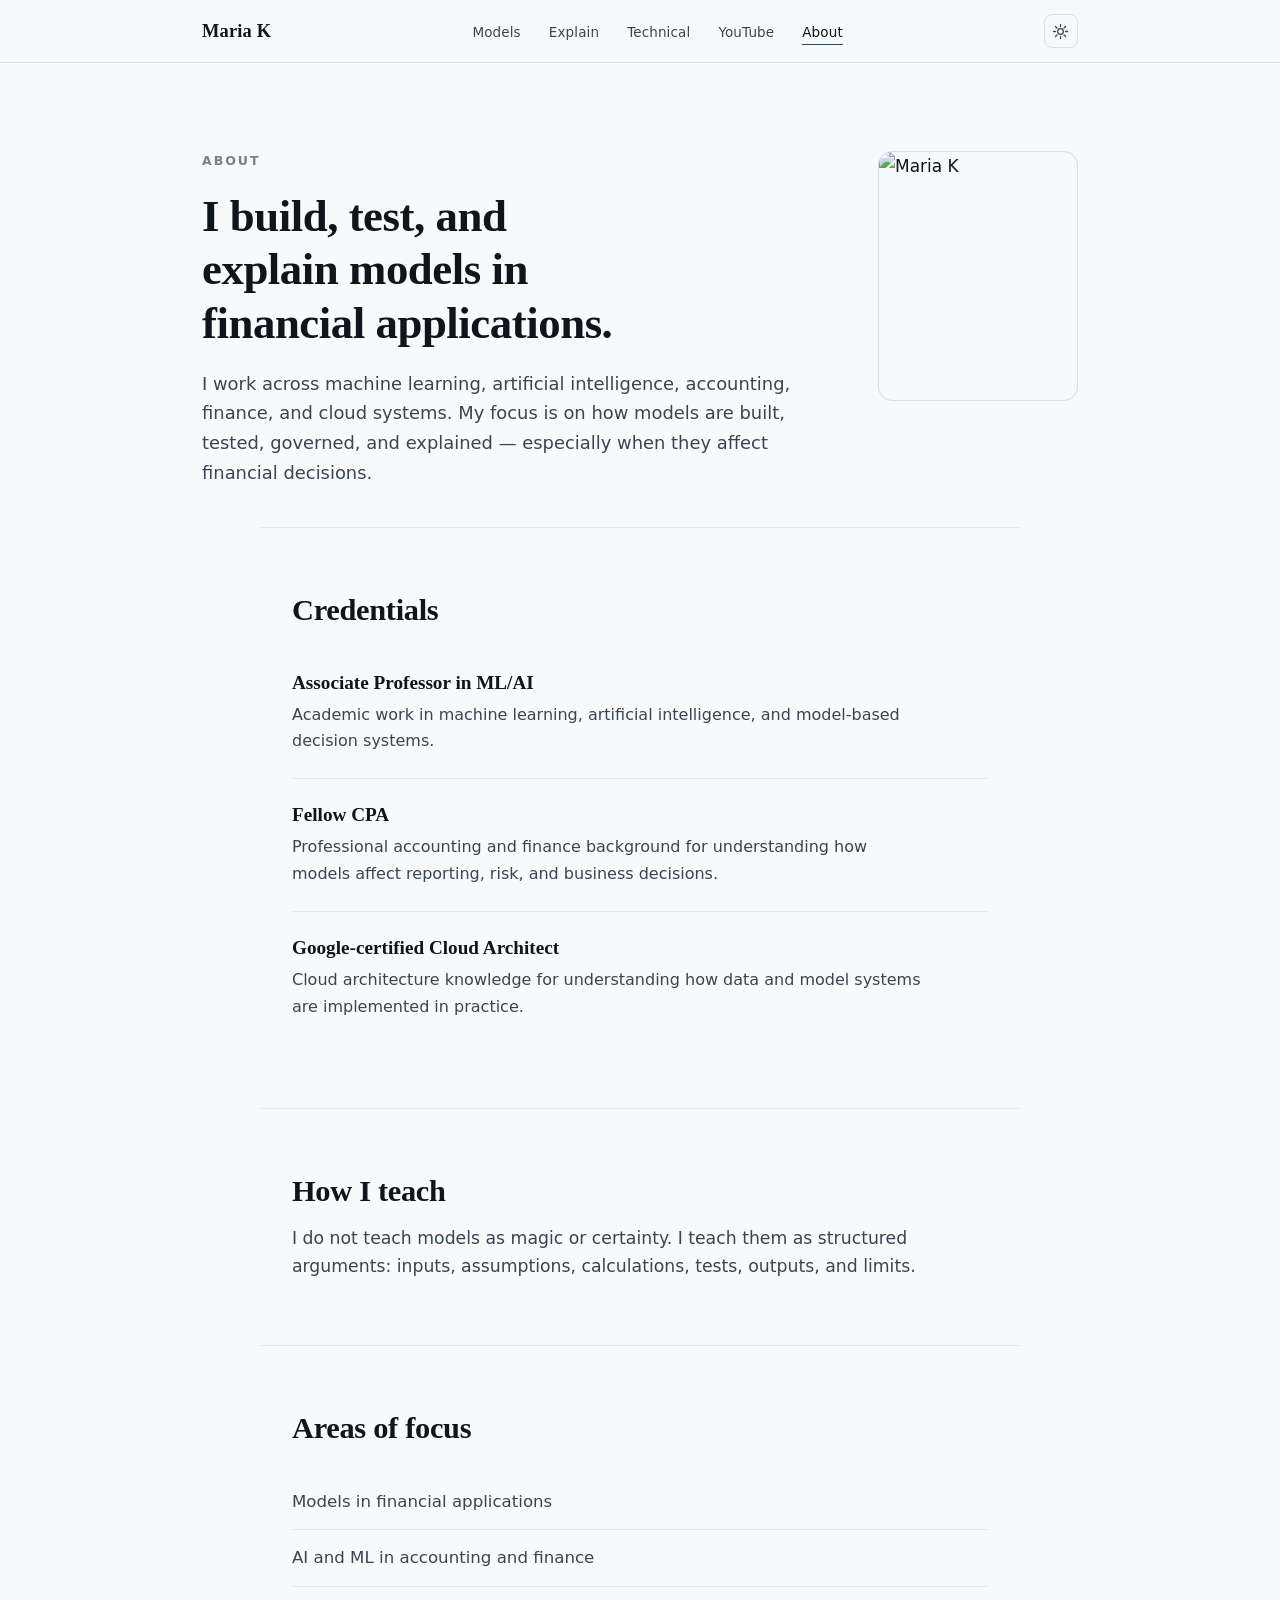
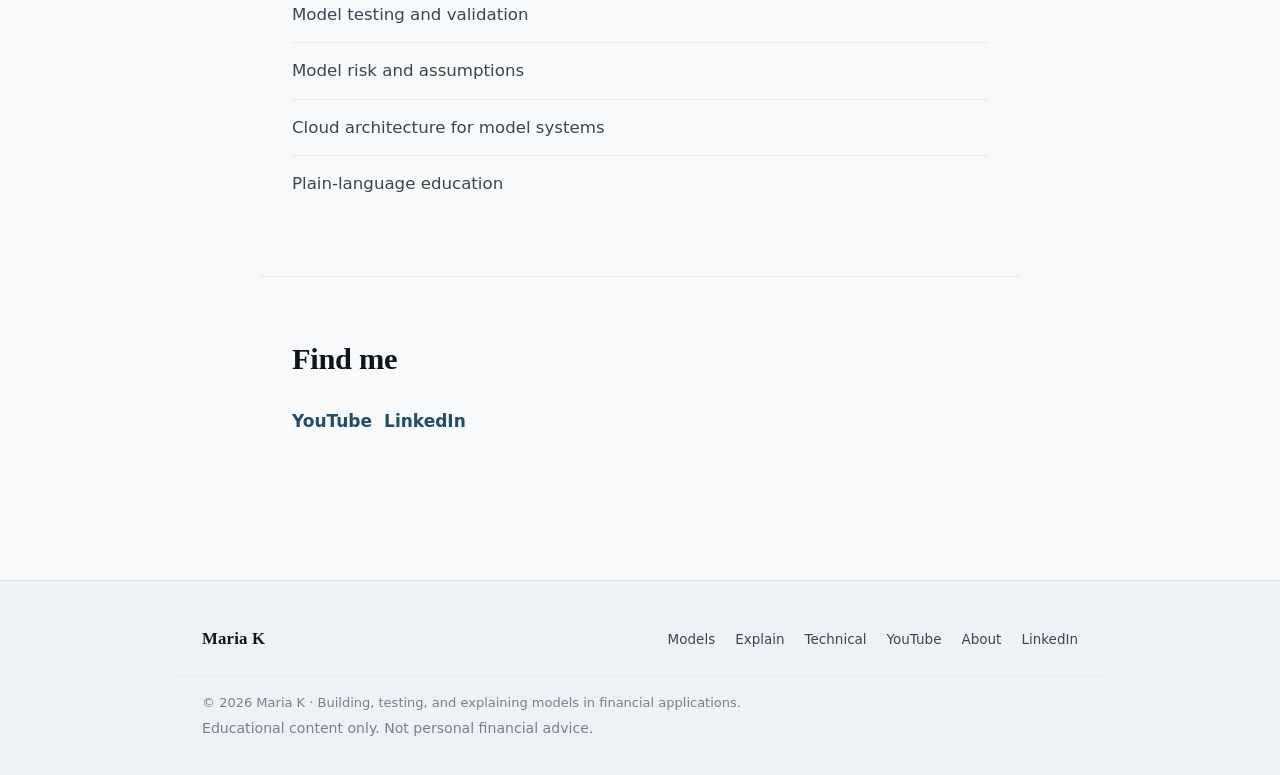
==== about.html @ 2e8698ec "Add files via upload" ====
<!doctype html>
<html lang="en">
<head>
  <meta charset="utf-8" />
  <meta name="viewport" content="width=device-width, initial-scale=1" />
  <title>About — Maria K</title>
  <meta name="description" content="Maria K is an Associate Professor in ML/AI, Fellow CPA, and Google-certified Cloud Architect explaining models in financial applications." />
  <link rel="icon" href="data:image/svg+xml,<svg xmlns='http://www.w3.org/2000/svg' viewBox='0 0 100 100'><rect width='100' height='100' rx='22' fill='%23234b6d'/><text x='50' y='70' font-size='60' font-family='Georgia,serif' fill='%23f7f9fb' text-anchor='middle'>M</text></svg>" />
  <link rel="stylesheet" href="styles.css" />
</head>
<body>
  <!-- ============ HEADER + NAV (same on every page) ============ -->
  <header class="site-header">
    <div class="header-inner">
      <a class="logo" href="index.html">Maria K</a>
      <nav aria-label="Primary">
        <ul class="nav-links">
          <li><a href="models.html">Models</a></li>
          <li><a href="money.html">Explain</a></li>
          <li><a href="code.html">Technical</a></li>
          <li><a href="courses.html">YouTube</a></li>
          <li><a href="about.html">About</a></li>
        </ul>
      </nav>
      <div class="header-utils">
        <button class="icon-btn theme-toggle" id="themeToggle" type="button" aria-label="Toggle theme" title="Toggle theme">
          <svg class="icon-sun" viewBox="0 0 24 24" aria-hidden="true"><circle cx="12" cy="12" r="4"/><path d="M12 2v3M12 19v3M2 12h3M19 12h3M4.9 4.9l2.1 2.1M17 17l2.1 2.1M19.1 4.9L17 7M7 17l-2.1 2.1"/></svg>
          <svg class="icon-moon" viewBox="0 0 24 24" aria-hidden="true"><path d="M21 12.8A9 9 0 1 1 11.2 3a7 7 0 0 0 9.8 9.8z"/></svg>
        </button>
        <button class="icon-btn menu-toggle" id="menuToggle" type="button" aria-label="Menu" aria-expanded="false">
          <svg viewBox="0 0 24 24" aria-hidden="true"><path d="M3 6h18M3 12h18M3 18h18"/></svg>
        </button>
      </div>
    </div>
    <div class="mobile-nav" id="mobileNav" hidden>
      <a href="models.html">Models</a>
      <a href="money.html">Explain</a>
      <a href="code.html">Technical</a>
      <a href="courses.html">YouTube</a>
      <a href="about.html">About</a>
    </div>
  </header>

  <main>
    <div class="page-head page-head--portrait">
      <div>
        <p class="hero-kicker">About</p>
        <h1>I build, test, and explain models in financial applications.</h1>
        <p class="lead">I work across machine learning, artificial intelligence, accounting, finance, and cloud systems. My focus is on how models are built, tested, governed, and explained — especially when they affect financial decisions.</p>
      </div>
      <!-- TODO: Replace images/portrait.svg with your headshot (portrait orientation, ~4:5). Keep the filename, or update this src. -->
      <figure class="hero-portrait">
        <img src="images/portrait.svg" alt="Maria K" />
      </figure>
    </div>

    <section class="section">
      <h2>Credentials</h2>
      <div class="credential-list">
        <div class="credential-row">
          <h3>Associate Professor in ML/AI</h3>
          <p>Academic work in machine learning, artificial intelligence, and model-based decision systems.</p>
        </div>
        <div class="credential-row">
          <h3>Fellow CPA</h3>
          <p>Professional accounting and finance background for understanding how models affect reporting, risk, and business decisions.</p>
        </div>
        <div class="credential-row">
          <h3>Google-certified Cloud Architect</h3>
          <p>Cloud architecture knowledge for understanding how data and model systems are implemented in practice.</p>
        </div>
      </div>
    </section>

    <section class="section">
      <h2>How I teach</h2>
      <p class="section-lead">I do not teach models as magic or certainty. I teach them as structured arguments: inputs, assumptions, calculations, tests, outputs, and limits.</p>
    </section>

    <section class="section">
      <h2>Areas of focus</h2>
      <ul class="simple-list">
        <li>Models in financial applications</li>
        <li>AI and ML in accounting and finance</li>
        <li>Model testing and validation</li>
        <li>Model risk and assumptions</li>
        <li>Cloud architecture for model systems</li>
        <li>Plain-language education</li>
      </ul>
    </section>

    <section class="section">
      <h2>Find me</h2>
      <div class="link-row">
        <!-- TODO: Replace with YouTube channel URL if it changes -->
        <a class="text-link" href="https://www.youtube.com/@mariakruglov" target="_blank" rel="noopener">YouTube</a>
        <!-- TODO: Replace with LinkedIn URL if it changes -->
        <a class="text-link" href="https://www.linkedin.com/in/mariapr/" target="_blank" rel="noopener">LinkedIn</a>
      </div>
    </section>
  </main>

  <!-- ============ FOOTER ============ -->
  <footer class="site-footer">
    <div class="footer-inner">
      <a class="logo" href="index.html">Maria K</a>
      <nav class="footer-nav" aria-label="Footer">
        <a href="models.html">Models</a>
        <a href="money.html">Explain</a>
        <a href="code.html">Technical</a>
        <a href="courses.html">YouTube</a>
        <a href="about.html">About</a>
        <a href="https://www.linkedin.com/in/mariapr/" target="_blank" rel="noopener">LinkedIn</a>
      </nav>
    </div>
    <div class="footer-meta">
      <p>&copy; <span id="year">2026</span> Maria K &middot; Building, testing, and explaining models in financial applications.</p>
      <p class="disclaimer">Educational content only. Not personal financial advice.</p>
    </div>
  </footer>

  <script src="main.js"></script>
</body>
</html>
---- styles.css ----
/* ============================================================
   Maria K — Models in finance, made understandable.
   Minimal, editorial personal-brand site. One stylesheet, no build.

   Structure:
     1. Tokens            5. Sections & layout
     2. Base              6. Credentials
     3. Header + nav      7. Topic / simple lists
     4. Hero              8. Notes, footer, responsive
   ============================================================ */

/* 1. TOKENS ------------------------------------------------- */
:root {
  --bg:        #f7f9fb;
  --bg-soft:   #eef2f6;
  --bg-elev:   #ffffff;
  --fg:        #10151b;
  --fg-soft:   #3a4553;
  --muted:     #74808d;
  --line:      #d7dee5;
  --line-soft: #e6ebf0;
  --accent:    #234b6d;
  --accent-ink:#173650;

  --maxw:   760px;
  --maxw-wide: 940px;
  --pad:    clamp(20px, 5vw, 32px);

  --sans:  "Inter", ui-sans-serif, system-ui, -apple-system, "Segoe UI", Roboto, Helvetica, Arial, sans-serif;
  --serif: "Iowan Old Style", "Palatino Linotype", Palatino, Georgia, "Times New Roman", serif;
}
:root[data-theme="dark"] {
  --bg:        #0b0f14;
  --bg-soft:   #111820;
  --bg-elev:   #151d26;
  --fg:        #eef2f6;
  --fg-soft:   #c2cbd4;
  --muted:     #8f98a3;
  --line:      #25313d;
  --line-soft: #1a242f;
  --accent:    #8fb8d8;
  --accent-ink:#b7d4ea;
}

/* 2. BASE --------------------------------------------------- */
*, *::before, *::after { box-sizing: border-box; }
html { scroll-behavior: smooth; }
body {
  margin: 0; background: var(--bg); color: var(--fg);
  font-family: var(--sans); font-size: 17px; line-height: 1.65;
  -webkit-font-smoothing: antialiased; text-rendering: optimizeLegibility;
  transition: background .3s ease, color .3s ease;
}
a { color: inherit; text-decoration: none; }
img { max-width: 100%; display: block; }
h1, h2, h3, h4 { margin: 0; font-family: var(--serif); font-weight: 600; line-height: 1.2; }
p { margin: 0; }
::selection { background: var(--accent); color: var(--bg); }
:focus-visible { outline: 2px solid var(--accent); outline-offset: 3px; }

.wrap { max-width: var(--maxw); margin: 0 auto; padding-left: var(--pad); padding-right: var(--pad); }
.wrap-wide { max-width: var(--maxw-wide); margin: 0 auto; padding-left: var(--pad); padding-right: var(--pad); }

/* 3. HEADER + NAV ------------------------------------------- */
.site-header {
  border-bottom: 1px solid var(--line);
  background: color-mix(in srgb, var(--bg) 90%, transparent);
  backdrop-filter: saturate(140%) blur(8px);
  position: sticky; top: 0; z-index: 20;
}
.header-inner {
  max-width: var(--maxw-wide); margin: 0 auto;
  display: flex; align-items: center; justify-content: space-between;
  gap: 20px; min-height: 62px; padding: 0 var(--pad);
}
.logo {
  font-family: var(--serif); font-weight: 600; font-size: 1.15rem;
  letter-spacing: .01em; color: var(--fg); white-space: nowrap;
}
.nav-links { display: flex; gap: 28px; list-style: none; margin: 0; padding: 0; }
.nav-links a {
  font-size: 13.5px; letter-spacing: .01em; font-weight: 500;
  color: var(--fg-soft); padding: 4px 0;
  border-bottom: 1.5px solid transparent; transition: color .18s;
}
.nav-links a:hover { color: var(--fg); }
.nav-links a[aria-current="page"] { color: var(--fg); border-bottom-color: var(--accent); }

.header-utils { display: flex; align-items: center; gap: 10px; }
.icon-btn {
  display: inline-grid; place-items: center; width: 34px; height: 34px;
  border: 1px solid var(--line); border-radius: 8px; background: transparent;
  color: var(--fg-soft); cursor: pointer; transition: color .18s, border-color .18s;
}
.icon-btn:hover { color: var(--fg); border-color: var(--muted); }
.icon-btn svg { fill: none; stroke: currentColor; stroke-width: 1.8; stroke-linecap: round; stroke-linejoin: round; width: 17px; height: 17px; }
.theme-toggle .icon-moon { display: none; }
:root[data-theme="dark"] .theme-toggle .icon-sun { display: none; }
:root[data-theme="dark"] .theme-toggle .icon-moon { display: block; }
.menu-toggle { display: none; }

.mobile-nav[hidden] { display: none; }
.mobile-nav {
  display: flex; flex-direction: column; border-bottom: 1px solid var(--line);
  padding: 4px var(--pad) 12px; background: var(--bg);
}
.mobile-nav a {
  padding: 12px 2px; font-size: 15px; font-weight: 500;
  color: var(--fg-soft); border-bottom: 1px solid var(--line-soft);
}
.mobile-nav a:last-child { border-bottom: 0; }
.mobile-nav a[aria-current="page"] { color: var(--fg); }

/* 4. HERO --------------------------------------------------- */
.expert-hero {
  max-width: var(--maxw-wide); margin: 0 auto;
  padding: clamp(56px, 10vw, 104px) var(--pad) clamp(40px, 7vw, 72px);
  display: grid; grid-template-columns: minmax(0, 1fr) 230px;
  gap: clamp(32px, 5vw, 60px); align-items: start;
}
.hero-portrait { margin: 0; }
.hero-portrait img {
  width: 100%; aspect-ratio: 4/5; object-fit: cover;
  border-radius: 14px; border: 1px solid var(--line);
}
@media (max-width: 720px) {
  .expert-hero { grid-template-columns: 1fr; gap: 0; }
  .hero-portrait { order: -1; width: 132px; margin-bottom: 30px; }
}
.hero-kicker {
  font-size: 12.5px; letter-spacing: .16em; text-transform: uppercase;
  color: var(--muted); font-weight: 600; margin-bottom: 22px;
}
.expert-hero h1 {
  font-size: clamp(2.1rem, 5.2vw, 3.15rem); line-height: 1.08;
  letter-spacing: -.01em; max-width: 16ch;
}
.hero-para {
  color: var(--fg-soft); font-size: 1.15rem; margin-top: 24px; max-width: 54ch;
}
.hero-credentials {
  margin-top: 26px; padding-top: 22px; border-top: 1px solid var(--line);
  font-size: .98rem; color: var(--fg); font-weight: 500;
}
.hero-actions { display: flex; flex-wrap: wrap; gap: 12px; margin-top: 30px; }
.hero-note { margin-top: 22px; font-size: .92rem; color: var(--muted); max-width: 52ch; }

/* Buttons */
.btn {
  display: inline-flex; align-items: center; justify-content: center;
  padding: 12px 22px; border-radius: 9px;
  font-size: .95rem; font-weight: 600; letter-spacing: .01em;
  border: 1px solid var(--accent); background: var(--accent); color: var(--bg);
  cursor: pointer; transition: background .18s, border-color .18s, color .18s;
}
.btn:hover { background: var(--accent-ink); border-color: var(--accent-ink); }
:root[data-theme="dark"] .btn { color: #0b0f14; }
.btn-outline {
  background: transparent; color: var(--fg); border-color: var(--line);
}
.btn-outline:hover { background: transparent; border-color: var(--fg); color: var(--fg); }

/* 5. SECTIONS ----------------------------------------------- */
.section {
  max-width: var(--maxw); margin: 0 auto;
  padding: clamp(40px, 7vw, 64px) var(--pad);
  border-top: 1px solid var(--line-soft);
}
.section h2 {
  font-size: clamp(1.5rem, 3vw, 1.9rem); letter-spacing: -.01em;
}
.section-lead {
  color: var(--fg-soft); font-size: 1.08rem; margin-top: 14px; max-width: 60ch;
}
.section-cta { margin-top: 30px; display: flex; flex-wrap: wrap; gap: 12px; align-items: center; }

/* Simple page intro (interior pages) */
.page-head {
  max-width: var(--maxw); margin: 0 auto;
  padding: clamp(52px, 9vw, 88px) var(--pad) clamp(24px, 4vw, 40px);
}
.page-head .hero-kicker { margin-bottom: 18px; }
.page-head h1 { font-size: clamp(2rem, 4.6vw, 2.8rem); letter-spacing: -.01em; max-width: 20ch; }
.page-head .lead { color: var(--fg-soft); font-size: 1.12rem; margin-top: 18px; max-width: 58ch; }
.page-head--portrait {
  max-width: var(--maxw-wide); display: grid;
  grid-template-columns: minmax(0, 1fr) 200px;
  gap: clamp(28px, 4vw, 52px); align-items: start;
}
@media (max-width: 720px) {
  .page-head--portrait { grid-template-columns: 1fr; gap: 0; }
  .page-head--portrait .hero-portrait { order: -1; width: 124px; margin-bottom: 26px; }
}

/* 6. CREDENTIALS -------------------------------------------- */
.credential-list { margin-top: 34px; }
.credential-row {
  padding: 24px 0; border-top: 1px solid var(--line-soft);
}
.credential-row:first-child { border-top: 0; padding-top: 8px; }
.credential-row h3 { font-size: 1.2rem; }
.credential-row p { color: var(--fg-soft); margin-top: 8px; font-size: 1rem; max-width: 62ch; }

/* 7. TOPIC LIST --------------------------------------------- */
.topic-list { margin-top: 34px; }
.topic-row {
  display: block; padding: 26px 0; border-top: 1px solid var(--line-soft);
  transition: border-color .18s;
}
.topic-row:first-child { border-top: 0; }
.topic-label {
  font-size: 11.5px; letter-spacing: .14em; text-transform: uppercase;
  color: var(--muted); font-weight: 600;
}
.topic-row h3 {
  font-size: 1.32rem; margin-top: 10px; letter-spacing: -.005em;
  transition: color .18s;
}
a.topic-row:hover h3 { color: var(--accent); }
.topic-row p { color: var(--fg-soft); margin-top: 8px; font-size: 1.02rem; max-width: 64ch; }

/* 8. SIMPLE LIST -------------------------------------------- */
.simple-list { list-style: none; margin: 28px 0 0; padding: 0; }
.simple-list li {
  padding: 14px 0; border-top: 1px solid var(--line-soft);
  color: var(--fg-soft); font-size: 1.04rem;
}
.simple-list li:first-child { border-top: 0; }

/* Inline text links (about "Find me", CTAs) */
.link-row { display: flex; flex-wrap: wrap; gap: 12px; margin-top: 30px; }
.text-link {
  color: var(--accent); font-weight: 600; border-bottom: 1px solid transparent;
  transition: border-color .18s;
}
.text-link:hover { border-bottom-color: var(--accent); }

/* Notes / disclaimers */
.note-box {
  margin-top: 34px; padding: 18px 20px; border: 1px solid var(--line);
  border-radius: 10px; background: var(--bg-soft);
  color: var(--fg-soft); font-size: .95rem;
}
.disclaimer {
  color: var(--muted); font-size: .88rem; margin-top: 6px;
}

/* FOOTER ---------------------------------------------------- */
.site-footer { border-top: 1px solid var(--line); background: var(--bg-soft); margin-top: clamp(48px, 8vw, 80px); }
.footer-inner {
  max-width: var(--maxw-wide); margin: 0 auto;
  padding: 44px var(--pad) 22px;
  display: flex; flex-wrap: wrap; align-items: center; justify-content: space-between; gap: 18px;
}
.footer-inner .logo { font-size: 1.05rem; }
.footer-nav { display: flex; flex-wrap: wrap; gap: 20px; }
.footer-nav a { font-size: 13.5px; color: var(--fg-soft); font-weight: 500; transition: color .18s; }
.footer-nav a:hover { color: var(--fg); }
.footer-meta {
  max-width: var(--maxw-wide); margin: 0 auto;
  padding: 16px var(--pad) 34px; border-top: 1px solid var(--line-soft);
  color: var(--muted); font-size: 13px;
}
.footer-meta p { margin: 0; }
.footer-meta .disclaimer { margin-top: 4px; }

/* RESPONSIVE ------------------------------------------------ */
@media (max-width: 720px) {
  .nav-links { display: none; }
  .menu-toggle { display: inline-grid; }
  .footer-inner { flex-direction: column; align-items: flex-start; }
}
@media (prefers-reduced-motion: reduce) {
  html { scroll-behavior: auto; }
  * { transition: none !important; }
}
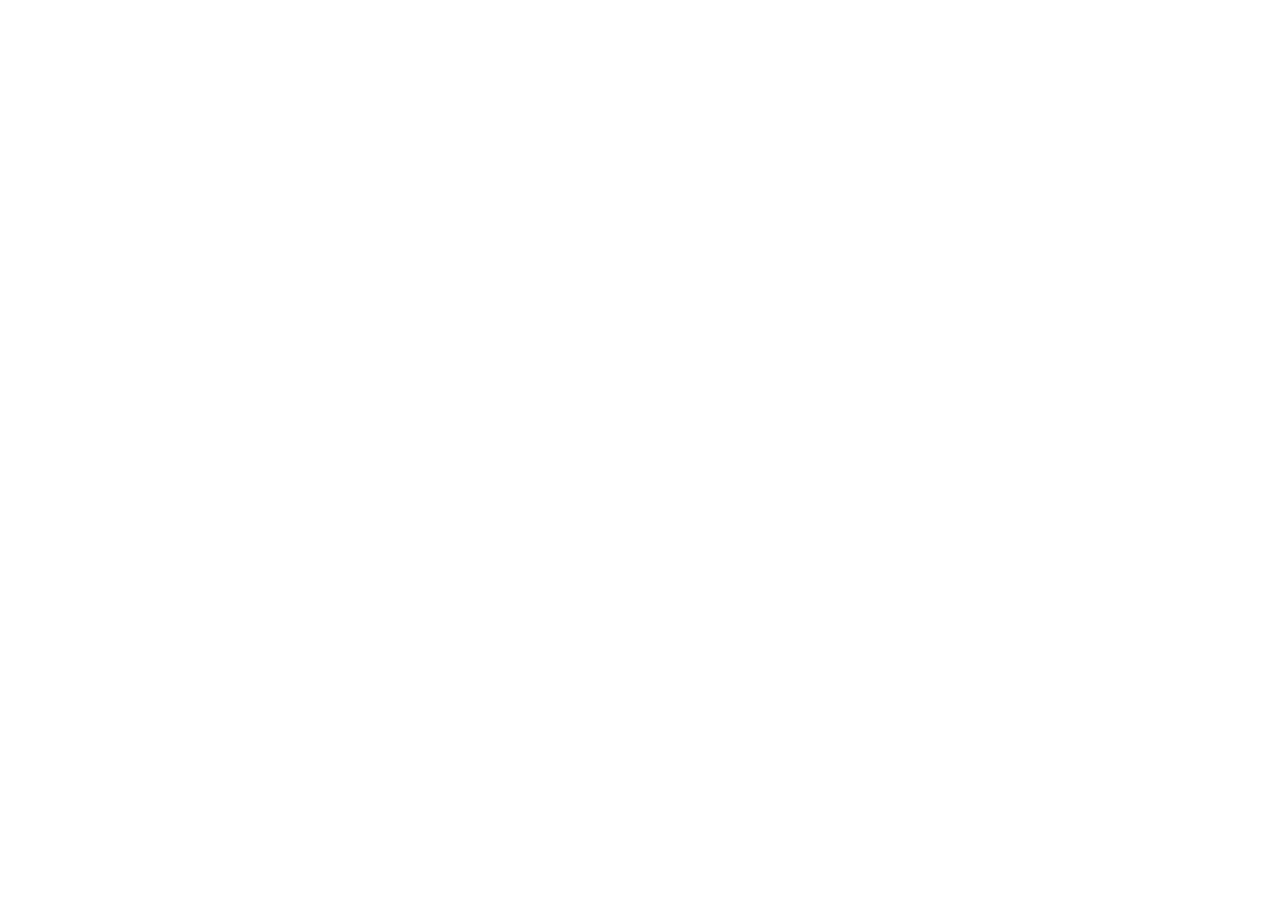
==== commit fa6847dd: "Consolidate into mariaprokofieva.org: redirect every page to the hub Co-Authored-By: Claude Opus 5.5" ====
--- a/about.html
+++ b/about.html
@@ -1,124 +1,7 @@
 <!doctype html>
-<html lang="en">
-<head>
-  <meta charset="utf-8" />
-  <meta name="viewport" content="width=device-width, initial-scale=1" />
-  <title>About — Maria K</title>
-  <meta name="description" content="Maria K is an Associate Professor in ML/AI, Fellow CPA, and Google-certified Cloud Architect explaining models in financial applications." />
-  <link rel="icon" href="data:image/svg+xml,<svg xmlns='http://www.w3.org/2000/svg' viewBox='0 0 100 100'><rect width='100' height='100' rx='22' fill='%23234b6d'/><text x='50' y='70' font-size='60' font-family='Georgia,serif' fill='%23f7f9fb' text-anchor='middle'>M</text></svg>" />
-  <link rel="stylesheet" href="styles.css" />
-</head>
-<body>
-  <!-- ============ HEADER + NAV (same on every page) ============ -->
-  <header class="site-header">
-    <div class="header-inner">
-      <a class="logo" href="index.html">Maria K</a>
-      <nav aria-label="Primary">
-        <ul class="nav-links">
-          <li><a href="models.html">Models</a></li>
-          <li><a href="money.html">Explain</a></li>
-          <li><a href="code.html">Technical</a></li>
-          <li><a href="courses.html">YouTube</a></li>
-          <li><a href="about.html">About</a></li>
-        </ul>
-      </nav>
-      <div class="header-utils">
-        <button class="icon-btn theme-toggle" id="themeToggle" type="button" aria-label="Toggle theme" title="Toggle theme">
-          <svg class="icon-sun" viewBox="0 0 24 24" aria-hidden="true"><circle cx="12" cy="12" r="4"/><path d="M12 2v3M12 19v3M2 12h3M19 12h3M4.9 4.9l2.1 2.1M17 17l2.1 2.1M19.1 4.9L17 7M7 17l-2.1 2.1"/></svg>
-          <svg class="icon-moon" viewBox="0 0 24 24" aria-hidden="true"><path d="M21 12.8A9 9 0 1 1 11.2 3a7 7 0 0 0 9.8 9.8z"/></svg>
-        </button>
-        <button class="icon-btn menu-toggle" id="menuToggle" type="button" aria-label="Menu" aria-expanded="false">
-          <svg viewBox="0 0 24 24" aria-hidden="true"><path d="M3 6h18M3 12h18M3 18h18"/></svg>
-        </button>
-      </div>
-    </div>
-    <div class="mobile-nav" id="mobileNav" hidden>
-      <a href="models.html">Models</a>
-      <a href="money.html">Explain</a>
-      <a href="code.html">Technical</a>
-      <a href="courses.html">YouTube</a>
-      <a href="about.html">About</a>
-    </div>
-  </header>
-
-  <main>
-    <div class="page-head page-head--portrait">
-      <div>
-        <p class="hero-kicker">About</p>
-        <h1>I build, test, and explain models in financial applications.</h1>
-        <p class="lead">I work across machine learning, artificial intelligence, accounting, finance, and cloud systems. My focus is on how models are built, tested, governed, and explained — especially when they affect financial decisions.</p>
-      </div>
-      <!-- TODO: Replace images/portrait.svg with your headshot (portrait orientation, ~4:5). Keep the filename, or update this src. -->
-      <figure class="hero-portrait">
-        <img src="images/portrait.svg" alt="Maria K" />
-      </figure>
-    </div>
-
-    <section class="section">
-      <h2>Credentials</h2>
-      <div class="credential-list">
-        <div class="credential-row">
-          <h3>Associate Professor in ML/AI</h3>
-          <p>Academic work in machine learning, artificial intelligence, and model-based decision systems.</p>
-        </div>
-        <div class="credential-row">
-          <h3>Fellow CPA</h3>
-          <p>Professional accounting and finance background for understanding how models affect reporting, risk, and business decisions.</p>
-        </div>
-        <div class="credential-row">
-          <h3>Google-certified Cloud Architect</h3>
-          <p>Cloud architecture knowledge for understanding how data and model systems are implemented in practice.</p>
-        </div>
-      </div>
-    </section>
-
-    <section class="section">
-      <h2>How I teach</h2>
-      <p class="section-lead">I do not teach models as magic or certainty. I teach them as structured arguments: inputs, assumptions, calculations, tests, outputs, and limits.</p>
-    </section>
-
-    <section class="section">
-      <h2>Areas of focus</h2>
-      <ul class="simple-list">
-        <li>Models in financial applications</li>
-        <li>AI and ML in accounting and finance</li>
-        <li>Model testing and validation</li>
-        <li>Model risk and assumptions</li>
-        <li>Cloud architecture for model systems</li>
-        <li>Plain-language education</li>
-      </ul>
-    </section>
-
-    <section class="section">
-      <h2>Find me</h2>
-      <div class="link-row">
-        <!-- TODO: Replace with YouTube channel URL if it changes -->
-        <a class="text-link" href="https://www.youtube.com/@mariakruglov" target="_blank" rel="noopener">YouTube</a>
-        <!-- TODO: Replace with LinkedIn URL if it changes -->
-        <a class="text-link" href="https://www.linkedin.com/in/mariapr/" target="_blank" rel="noopener">LinkedIn</a>
-      </div>
-    </section>
-  </main>
-
-  <!-- ============ FOOTER ============ -->
-  <footer class="site-footer">
-    <div class="footer-inner">
-      <a class="logo" href="index.html">Maria K</a>
-      <nav class="footer-nav" aria-label="Footer">
-        <a href="models.html">Models</a>
-        <a href="money.html">Explain</a>
-        <a href="code.html">Technical</a>
-        <a href="courses.html">YouTube</a>
-        <a href="about.html">About</a>
-        <a href="https://www.linkedin.com/in/mariapr/" target="_blank" rel="noopener">LinkedIn</a>
-      </nav>
-    </div>
-    <div class="footer-meta">
-      <p>&copy; <span id="year">2026</span> Maria K &middot; Building, testing, and explaining models in financial applications.</p>
-      <p class="disclaimer">Educational content only. Not personal financial advice.</p>
-    </div>
-  </footer>
-
-  <script src="main.js"></script>
-</body>
-</html>
+<html lang="en"><head><meta charset="utf-8">
+<title>Moved to mariaprokofieva.org</title>
+<link rel="canonical" href="https://mariaprokofieva.org/about/">
+<meta http-equiv="refresh" content="0; url=https://mariaprokofieva.org/about/">
+<meta name="robots" content="noindex">
+</head><body><p>Maria K is Maria Prokofieva. This page has moved to <a href="https://mariaprokofieva.org/about/">https://mariaprokofieva.org/about/</a>.</p></body></html>
